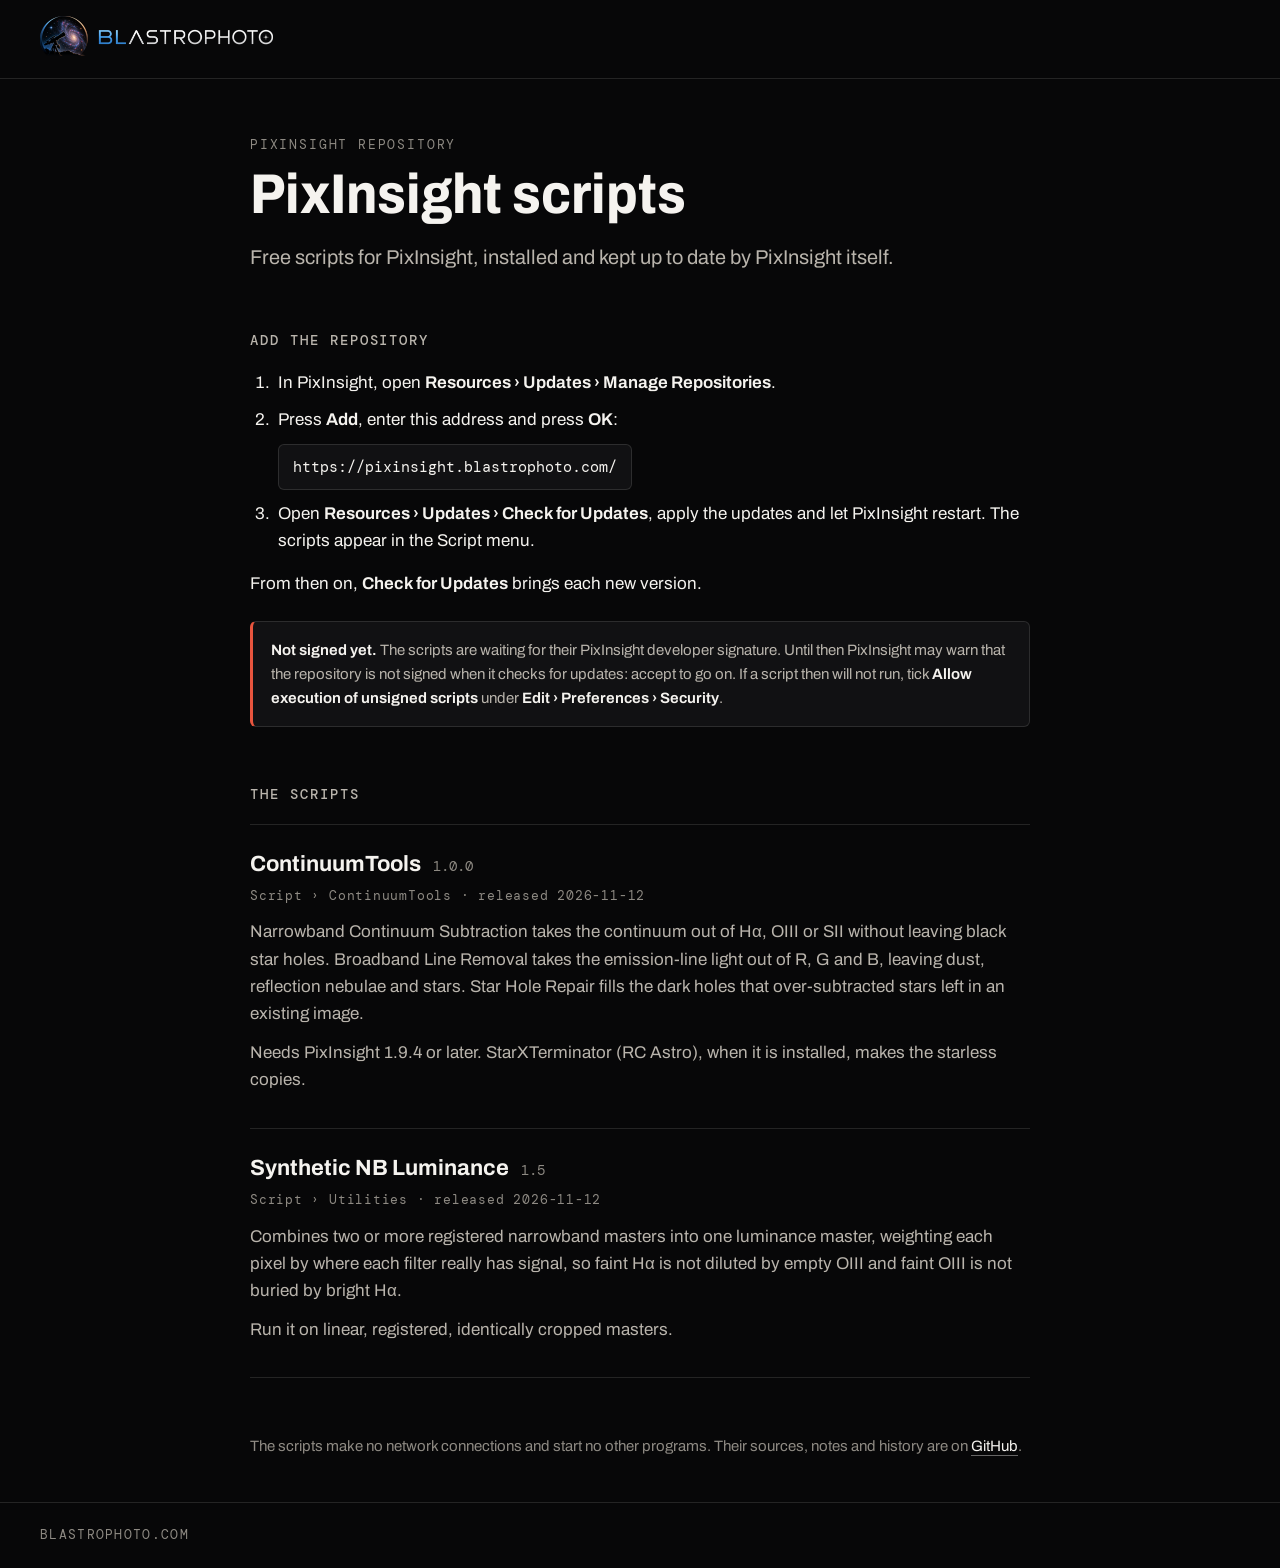
==== repository/index.html @ 8d123552 "PixInsight scripts and their update repository ContinuumTools 1.0.0 and Synthetic NB Luminance 1.5, " ====
<!doctype html>
<html lang="en">
<head>
<meta charset="utf-8">
<meta name="viewport" content="width=device-width, initial-scale=1">
<title>PixInsight scripts · Blastrophoto</title>
<meta name="description" content="Free PixInsight scripts by Blastrophoto, installed and kept up to date by PixInsight itself.">
<link rel="icon" href="icon-32.png" type="image/png" sizes="32x32">
<link rel="stylesheet" href="style.css">
</head>
<body>
<header class="top">
  <a class="brand" href="https://blastrophoto.com/"><img src="logo.png" alt="Blastrophoto" width="233" height="40"></a>
</header>
<main>
  <section class="intro">
    <p class="eyebrow">PixInsight repository</p>
    <h1>PixInsight scripts</h1>
    <p class="lead">Free scripts for PixInsight, installed and kept up to date by PixInsight itself.</p>
  </section>
  <section>
    <h2>Add the repository</h2>
    <ol class="steps">
      <li>In PixInsight, open <strong>Resources › Updates › Manage Repositories</strong>.</li>
      <li>Press <strong>Add</strong>, enter this address and press <strong>OK</strong>:
        <code class="url">https://pixinsight.blastrophoto.com/</code></li>
      <li>Open <strong>Resources › Updates › Check for Updates</strong>, apply the updates and let
        PixInsight restart. The scripts appear in the Script menu.</li>
    </ol>
    <p>From then on, <strong>Check for Updates</strong> brings each new version.</p>

    <div class="note">
      <p><strong>Not signed yet.</strong> The scripts are waiting for their PixInsight developer
      signature. Until then PixInsight may warn that the repository is not signed when it checks
      for updates: accept to go on. If a script then will not run, tick <strong>Allow execution
      of unsigned scripts</strong> under <strong>Edit › Preferences › Security</strong>.</p>
    </div>
  </section>
  <section>
    <h2>The scripts</h2>
    <article class="tool">
      <h3>ContinuumTools <span class="ver">1.0.0</span></h3>
      <p class="where">Script › ContinuumTools · released 2026-11-12</p>
      <p>Narrowband Continuum Subtraction takes the continuum out of Hα, OIII or SII without leaving black star holes. Broadband Line Removal takes the emission-line light out of R, G and B, leaving dust, reflection nebulae and stars. Star Hole Repair fills the dark holes that over-subtracted stars left in an existing image.</p>
      <p>Needs PixInsight 1.9.4 or later. StarXTerminator (RC Astro), when it is installed, makes the starless copies.</p>
    </article>
    <article class="tool">
      <h3>Synthetic NB Luminance <span class="ver">1.5</span></h3>
      <p class="where">Script › Utilities · released 2026-11-12</p>
      <p>Combines two or more registered narrowband masters into one luminance master, weighting each pixel by where each filter really has signal, so faint Hα is not diluted by empty OIII and faint OIII is not buried by bright Hα.</p>
      <p>Run it on linear, registered, identically cropped masters.</p>
    </article>
  </section>
  <section class="small">
    <p>The scripts make no network connections and start no other programs. Their sources, notes
    and history are on <a href="https://github.com/blew676/pixinsight-scripts">GitHub</a>.</p>
  </section>
</main>
<footer class="foot">
  <a href="https://blastrophoto.com/">blastrophoto.com</a>
</footer>
</body>
</html>
---- repository/style.css ----
/* The repository's page, in blastrophoto.com's colours and type (fonts: OFL, see fonts/). */
@font-face {
  font-family: "Archivo";
  src: url("fonts/archivo.woff2") format("woff2");
  font-weight: 400 800;
  font-stretch: 62% 125%;
  font-display: swap;
}
@font-face {
  font-family: "DM Mono";
  src: url("fonts/dm-mono-400.woff2") format("woff2");
  font-weight: 400;
  font-display: swap;
}
@font-face {
  font-family: "DM Mono";
  src: url("fonts/dm-mono-500.woff2") format("woff2");
  font-weight: 500;
  font-display: swap;
}

:root {
  --bg: #070708;
  --card: #111113;
  --line: #1c1c1f;
  --rule: rgba(245, 243, 239, 0.12);
  --text: #f5f3ef;
  --muted: #b9b4ac;
  --faint: #8e8a83;
  --accent: #e8553e;
  --display: "Archivo", "Helvetica Neue", Arial, sans-serif;
  --mono: "DM Mono", ui-monospace, "Cascadia Mono", Consolas, monospace;
}

* { box-sizing: border-box; }
html { background: var(--bg); }
body {
  margin: 0;
  min-height: 100vh;
  display: flex;
  flex-direction: column;
  background: var(--bg);
  color: var(--text);
  font-family: var(--display);
  font-size: 17px;
  line-height: 1.6;
}
a { color: var(--text); text-underline-offset: 4px; text-decoration-color: rgba(245, 243, 239, 0.4); }
a:hover { text-decoration-color: var(--text); }

.top { padding: 14px 40px; border-bottom: 1px solid var(--rule); }
.brand { display: inline-flex; align-items: center; min-height: 44px; }
.brand img { height: 40px; width: auto; display: block; }

main { flex: 1; width: 100%; max-width: 860px; margin: 0 auto; padding: 56px 40px 32px; }
section + section { margin-top: 56px; }

.eyebrow {
  margin: 0 0 10px;
  font-family: var(--mono); font-size: 13px; letter-spacing: 0.14em; text-transform: uppercase;
  color: var(--faint);
}
h1 { margin: 0; font-size: clamp(36px, 6vw, 56px); line-height: 1.05; font-weight: 750; font-stretch: 90%; }
.lead { margin: 16px 0 0; font-size: 20px; color: var(--muted); }
h2 {
  margin: 0 0 18px;
  font-family: var(--mono); font-size: 14px; font-weight: 500; letter-spacing: 0.14em;
  text-transform: uppercase; color: var(--muted);
}
h3 { margin: 0; font-size: 22px; font-weight: 700; }
p { margin: 0 0 12px; }
strong { font-weight: 650; }

.steps { margin: 0 0 16px; padding-left: 1.4em; }
.steps li { margin-bottom: 10px; padding-left: 4px; }
.url {
  display: block; width: fit-content; max-width: 100%; margin: 10px 0 4px;
  padding: 10px 14px; border: 1px solid var(--rule); border-radius: 6px; background: var(--card);
  font-family: var(--mono); font-size: 15px; overflow-wrap: anywhere; user-select: all;
}

.note {
  margin-top: 24px; padding: 16px 18px;
  border: 1px solid var(--rule); border-left: 3px solid var(--accent); border-radius: 6px;
  background: var(--card); color: var(--muted); font-size: 15px;
}
.note p { margin: 0; }
.note strong { color: var(--text); }

.tool { padding: 22px 0; border-top: 1px solid var(--rule); }
.tool:last-child { border-bottom: 1px solid var(--rule); }
.tool p { color: var(--muted); }
.ver { margin-left: 8px; font-family: var(--mono); font-size: 14px; font-weight: 400; color: var(--faint); }
.where {
  margin: 4px 0 12px;
  font-family: var(--mono); font-size: 13px; letter-spacing: 0.06em; color: var(--faint) !important;
}

.small { color: var(--faint); font-size: 15px; }
.small p { color: var(--faint); }

.foot {
  padding: 22px 40px; border-top: 1px solid var(--rule);
  font-family: var(--mono); font-size: 13px; letter-spacing: 0.1em; text-transform: uppercase;
}
.foot a { color: var(--faint); text-decoration: none; }
.foot a:hover { color: var(--text); }

@media (max-width: 640px) {
  .top, .foot { padding-left: 16px; padding-right: 16px; }
  main { padding: 36px 16px 24px; }
  .brand img { height: 32px; }
  body { font-size: 16px; }
  .url { font-size: 13px; }
}
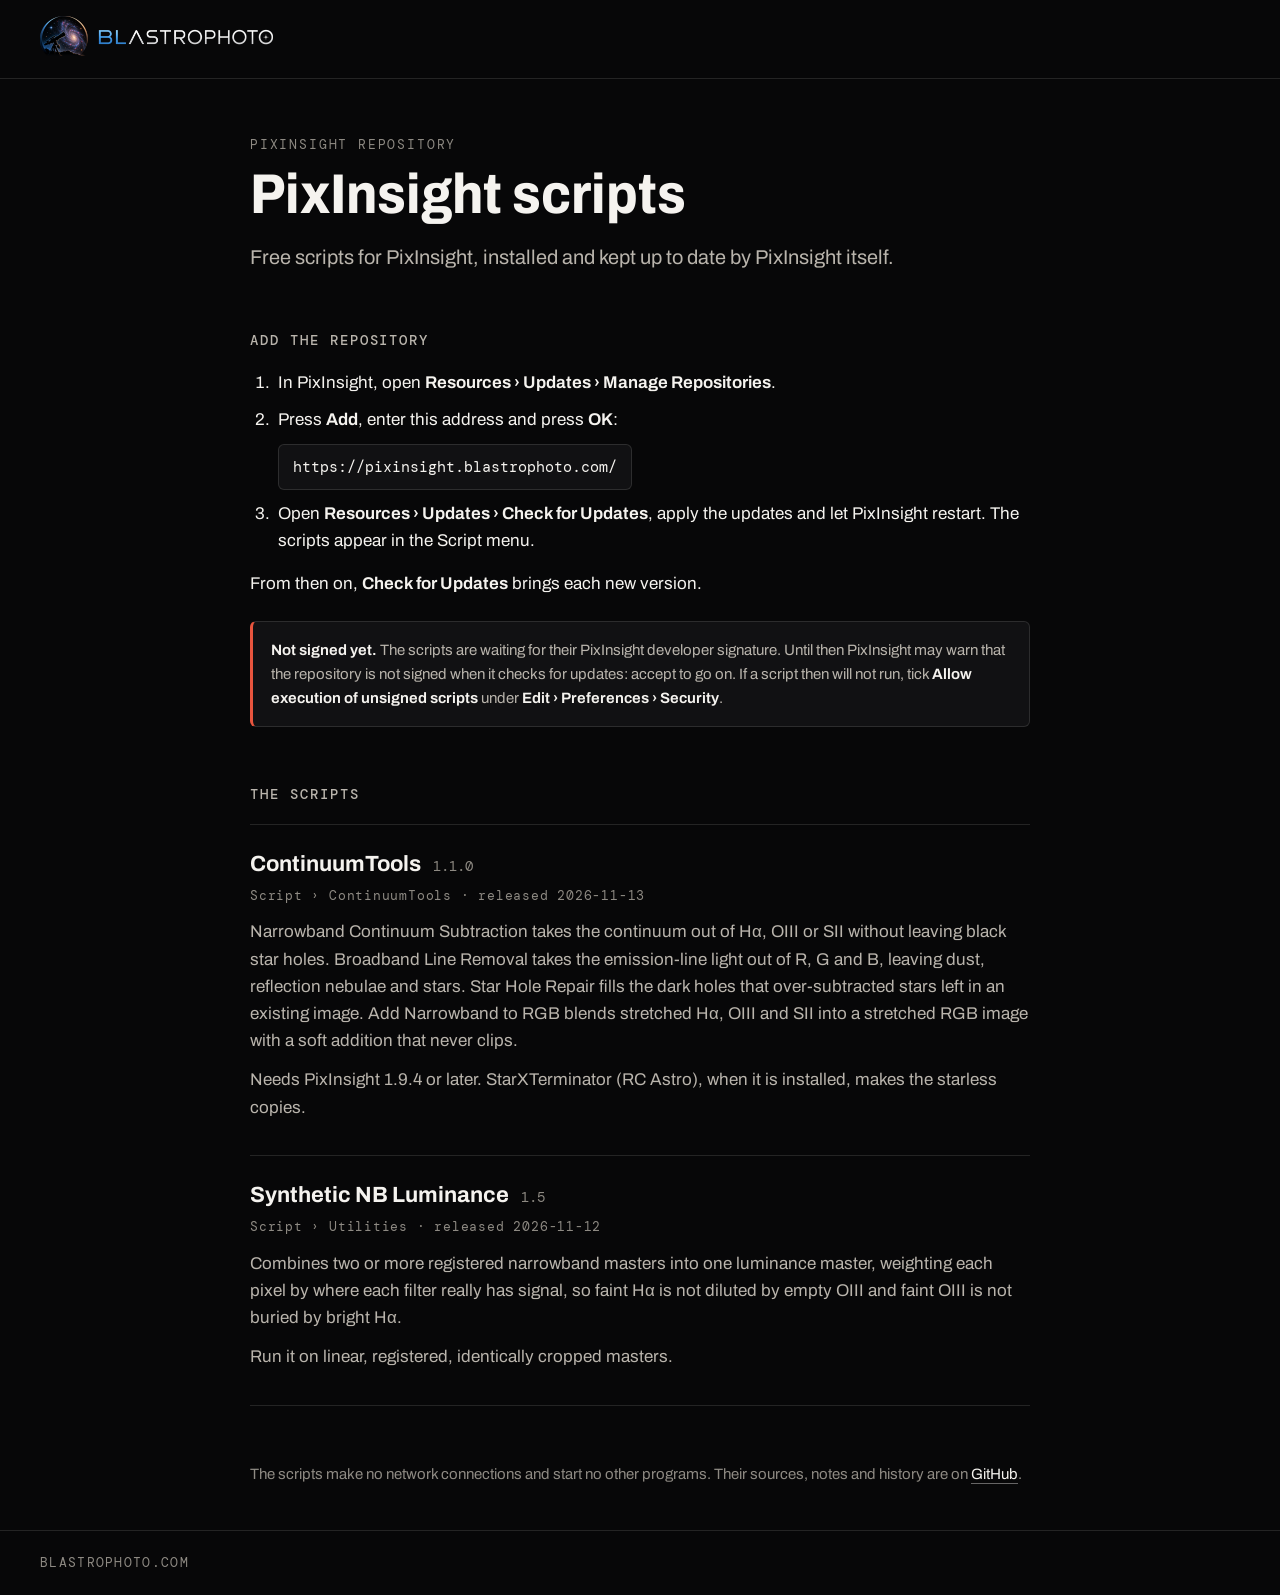
==== commit d521a279: "Rebuild the update repository for ContinuumTools 1.1.0 make_repository.py packs ContinuumTools-1.1.0" ====
--- a/repository/index.html
+++ b/repository/index.html
@@ -39,9 +39,9 @@
   <section>
     <h2>The scripts</h2>
     <article class="tool">
-      <h3>ContinuumTools <span class="ver">1.0.0</span></h3>
-      <p class="where">Script › ContinuumTools · released 2026-11-12</p>
-      <p>Narrowband Continuum Subtraction takes the continuum out of Hα, OIII or SII without leaving black star holes. Broadband Line Removal takes the emission-line light out of R, G and B, leaving dust, reflection nebulae and stars. Star Hole Repair fills the dark holes that over-subtracted stars left in an existing image.</p>
+      <h3>ContinuumTools <span class="ver">1.1.0</span></h3>
+      <p class="where">Script › ContinuumTools · released 2026-11-13</p>
+      <p>Narrowband Continuum Subtraction takes the continuum out of Hα, OIII or SII without leaving black star holes. Broadband Line Removal takes the emission-line light out of R, G and B, leaving dust, reflection nebulae and stars. Star Hole Repair fills the dark holes that over-subtracted stars left in an existing image. Add Narrowband to RGB blends stretched Hα, OIII and SII into a stretched RGB image with a soft addition that never clips.</p>
       <p>Needs PixInsight 1.9.4 or later. StarXTerminator (RC Astro), when it is installed, makes the starless copies.</p>
     </article>
     <article class="tool">
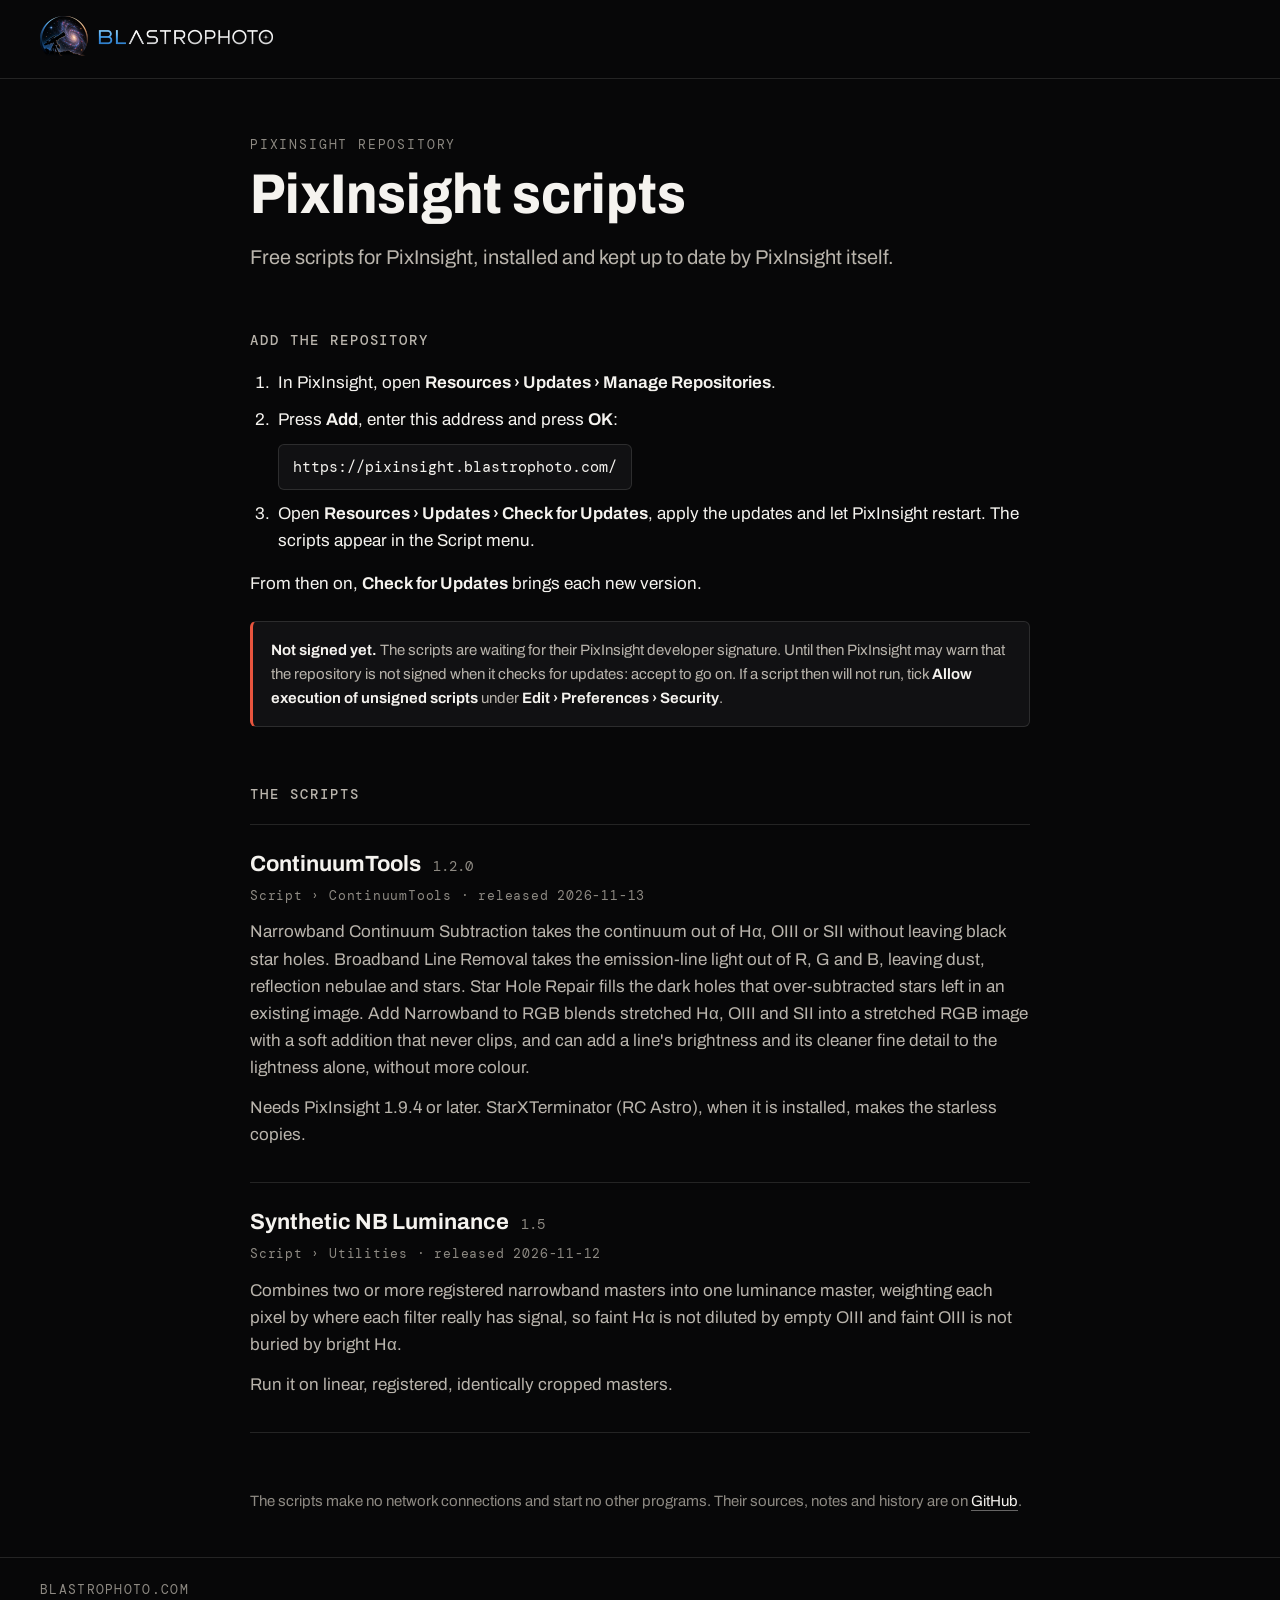
==== commit 5375aa23: "Rebuild the update repository for ContinuumTools 1.2.0 make_repository.py packs ContinuumTools-1.2.0" ====
--- a/repository/index.html
+++ b/repository/index.html
@@ -39,9 +39,9 @@
   <section>
     <h2>The scripts</h2>
     <article class="tool">
-      <h3>ContinuumTools <span class="ver">1.1.0</span></h3>
+      <h3>ContinuumTools <span class="ver">1.2.0</span></h3>
       <p class="where">Script › ContinuumTools · released 2026-11-13</p>
-      <p>Narrowband Continuum Subtraction takes the continuum out of Hα, OIII or SII without leaving black star holes. Broadband Line Removal takes the emission-line light out of R, G and B, leaving dust, reflection nebulae and stars. Star Hole Repair fills the dark holes that over-subtracted stars left in an existing image. Add Narrowband to RGB blends stretched Hα, OIII and SII into a stretched RGB image with a soft addition that never clips.</p>
+      <p>Narrowband Continuum Subtraction takes the continuum out of Hα, OIII or SII without leaving black star holes. Broadband Line Removal takes the emission-line light out of R, G and B, leaving dust, reflection nebulae and stars. Star Hole Repair fills the dark holes that over-subtracted stars left in an existing image. Add Narrowband to RGB blends stretched Hα, OIII and SII into a stretched RGB image with a soft addition that never clips, and can add a line's brightness and its cleaner fine detail to the lightness alone, without more colour.</p>
       <p>Needs PixInsight 1.9.4 or later. StarXTerminator (RC Astro), when it is installed, makes the starless copies.</p>
     </article>
     <article class="tool">
